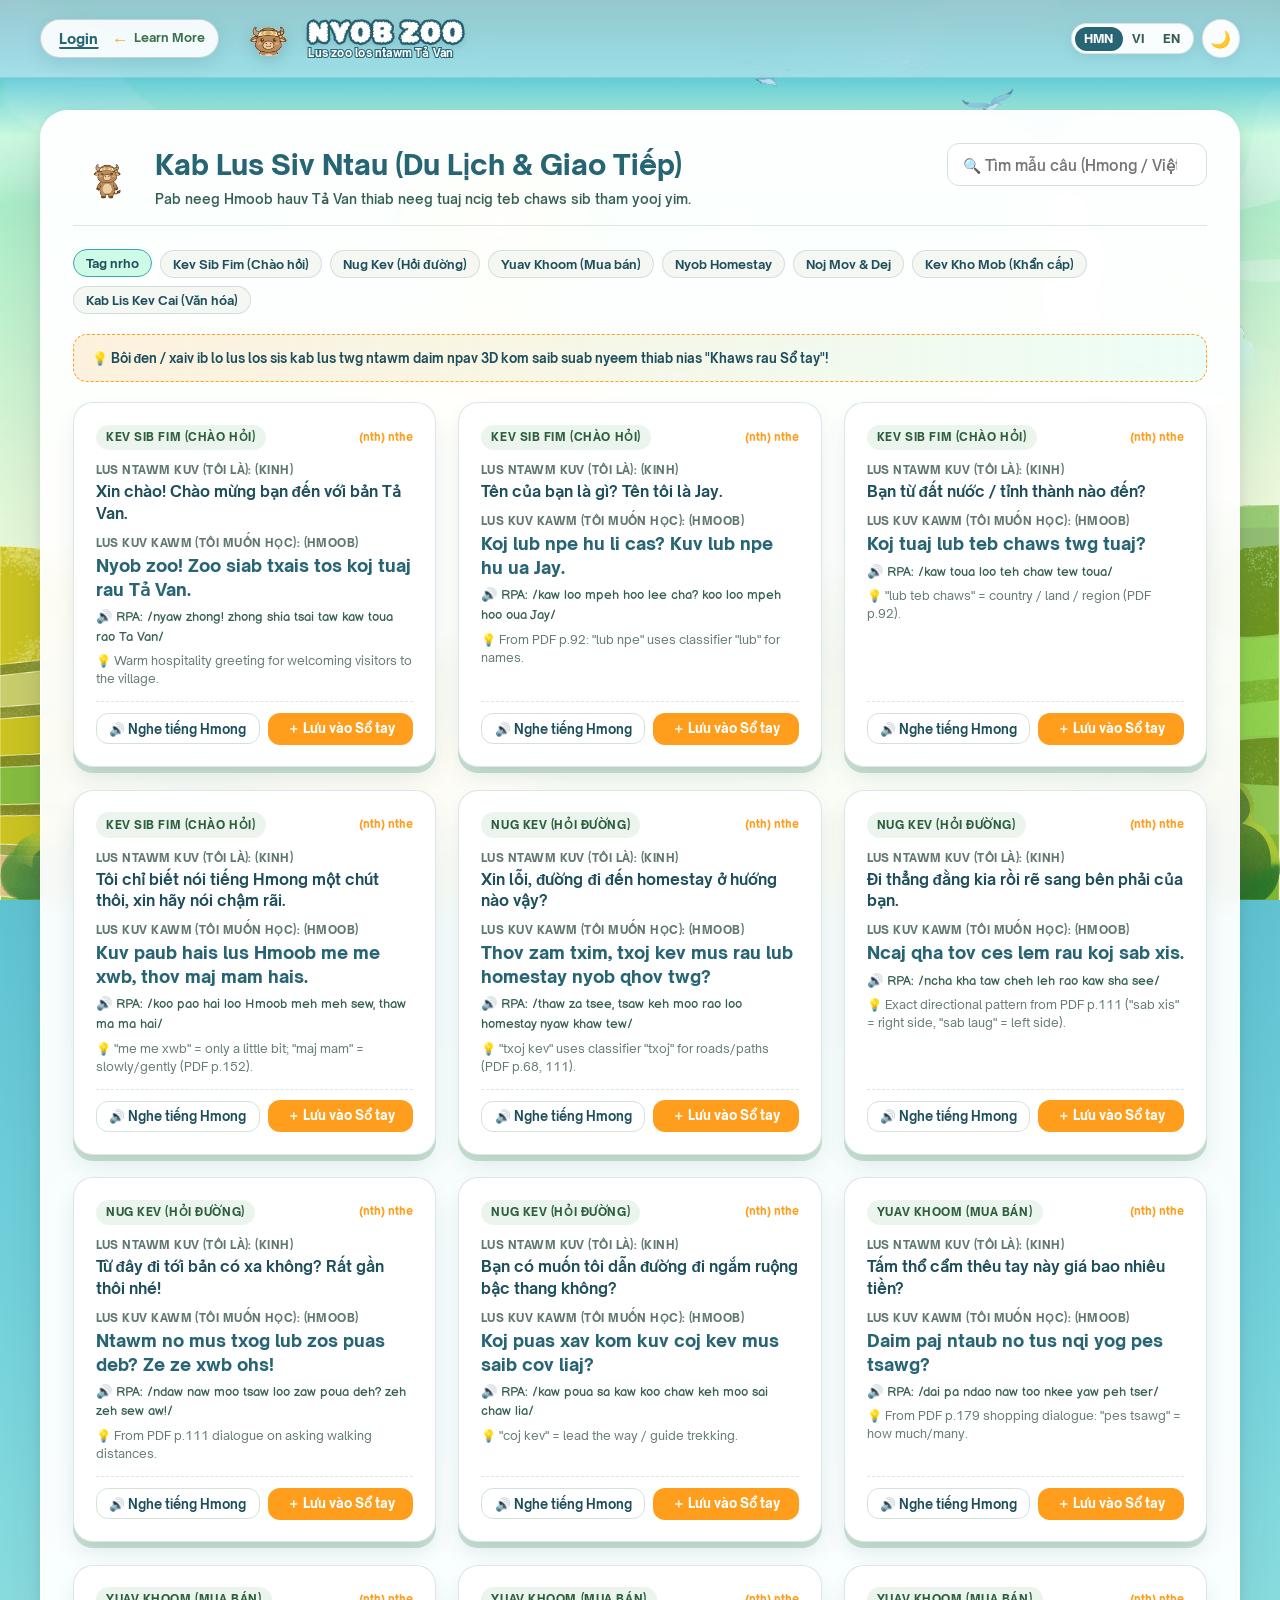
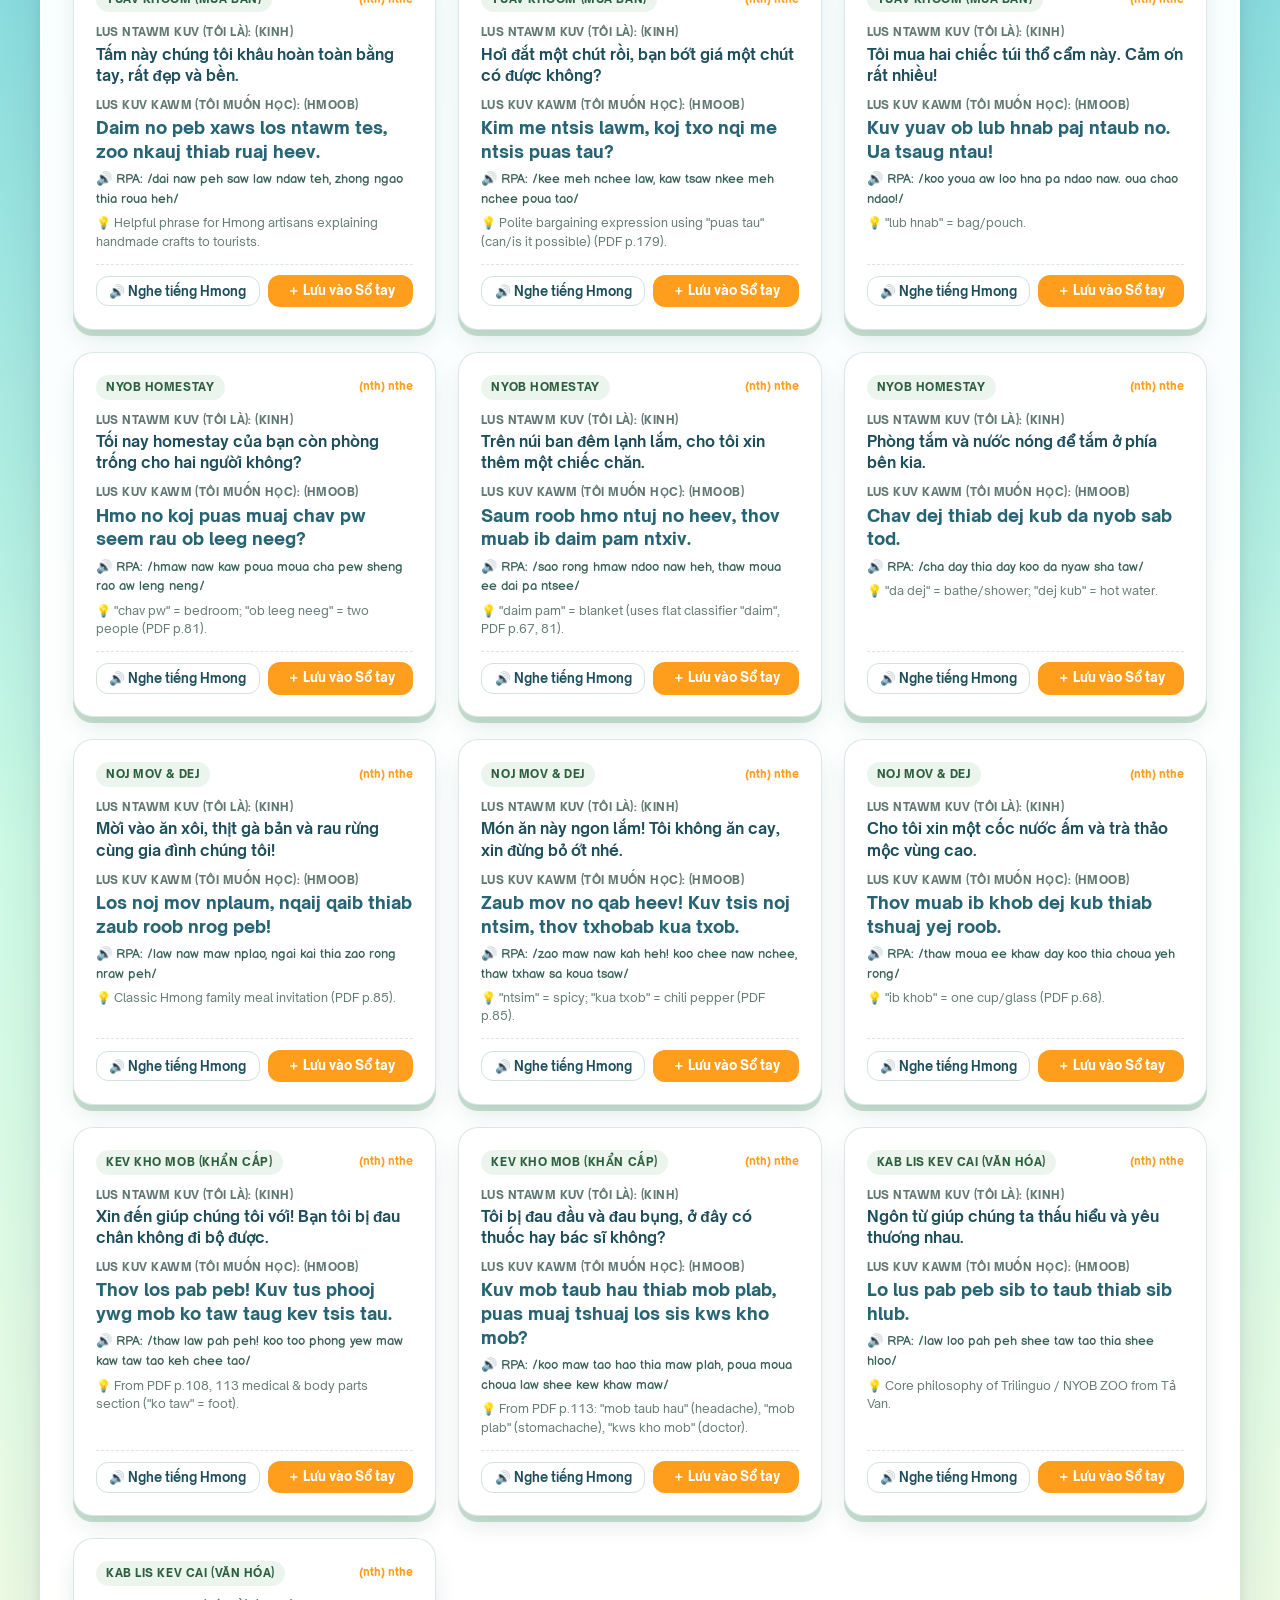
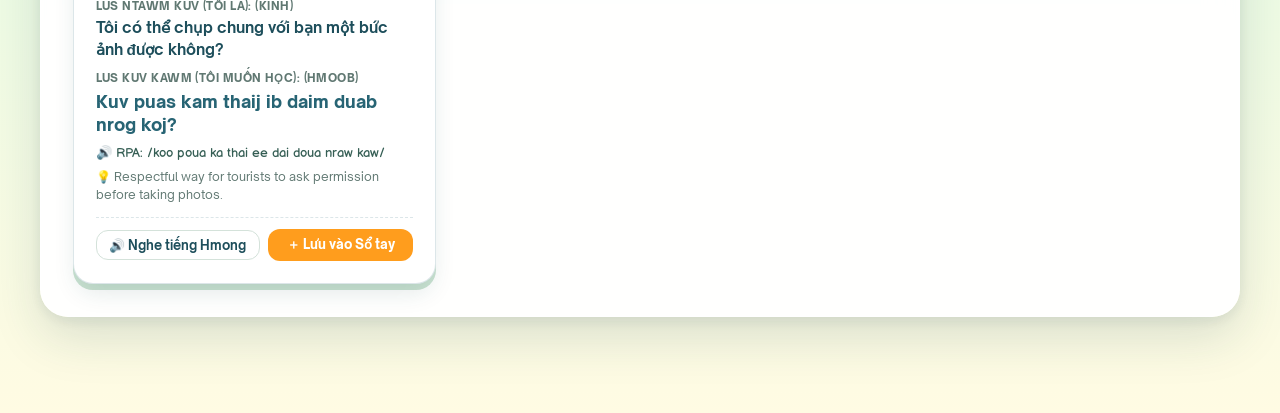
==== frontend/phrase.html @ 09fe9176 "Web ver 1" ====
<!DOCTYPE html>
<html lang="vi" data-theme="light">
<head>
  <meta charset="UTF-8" />
  <meta name="viewport" content="width=device-width, initial-scale=1.0" />
  <title>Mẫu Câu Thông Dụng · NYOB ZOO Trilinguo</title>
  <link rel="stylesheet" href="assets/css/style.css" />
</head>
<body>
  <div class="app-wrapper">
    <!-- TOP NAVIGATION BAR -->
    <header class="site-header">
      <div class="site-header__inner">
        <div class="header-left">
          <div class="prelogin-nav-cta" id="preloginNavCta">
            <a href="#login" class="prelogin-login-link" data-open-auth><u data-i18n="pre_login">Login</u></a>
            <span class="prelogin-learn-more" data-open-auth>
              <span class="prelogin-arrow" aria-hidden="true">←</span>
              <span data-i18n="pre_learn_more">Learn More</span>
            </span>
          </div>

          <a href="index.html" class="brand-logo">
            <img class="brand-logo__mascot" src="assets/images/mascot/10.svg" alt="Nyob Zoo Mascot" />
            <div class="brand-logo__text-wrap">
              <span class="brand-logo__title">NYOB ZOO</span>
              <span class="brand-logo__subtitle" data-i18n="brand_sub">Lus zoo los ntawm Tả Van</span>
            </div>
          </a>
        </div>

        <nav class="main-nav is-hidden" id="mainPostLoginNav" aria-label="Main Navigation">
          <a href="index.html" class="nav-link">
            <span>✨</span>
            <span data-i18n="nav_translator">Dịch thuật</span>
          </a>
          <a href="index.html?view=history#historySection" class="nav-link">
            <span>🕒</span>
            <span data-i18n="nav_history">Nhật ký dịch thuật</span>
          </a>
          <a href="phrase.html" class="nav-link active">
            <span>💬</span>
            <span data-i18n="nav_phrases">Mẫu câu thông dụng</span>
          </a>
          <a href="vocabulary.html" class="nav-link">
            <span>📒</span>
            <span data-i18n="nav_notebook">Sổ tay cá nhân</span>
          </a>
          <a href="profile.html" class="nav-link nav-link--account">
            <span>👤</span>
            <span id="navAccountName">Minh Anh</span>
            <span class="nav-block-pill" id="navAccountBlock">VI → HMN</span>
          </a>
        </nav>

        <div class="header-controls">
          <div class="lang-switcher" role="group" aria-label="Display Language Switcher">
            <button type="button" class="lang-switcher__btn" data-lang="hmn">HMN</button>
            <button type="button" class="lang-switcher__btn active" data-lang="vi">VI</button>
            <button type="button" class="lang-switcher__btn" data-lang="en">EN</button>
          </div>
          <button type="button" class="theme-toggle-btn" id="themeToggleBtn" aria-label="Toggle Light/Dark Mode">🌙</button>
          <button type="button" class="burger-btn" id="mobileBurgerBtn" aria-label="Open Menu">
            <span></span>
            <span></span>
            <span></span>
          </button>
        </div>
      </div>
    </header>

    <!-- MAIN CONTENT -->
    <main class="main-container">
      <section class="page-section">
        <div class="page-section__header">
          <div class="page-section__title-group">
            <img class="page-section__mascot" src="assets/images/mascot/16.svg" alt="Phrases Mascot" />
            <div>
              <h1 class="page-section__title" data-i18n="phrases_title">Mẫu Câu Thông Dụng (Du Lịch & Bản Làng)</h1>
              <p class="page-section__subtitle" data-i18n="phrases_subtitle">
                Hỗ trợ người Hmong giao tiếp với khách du lịch và ngược lại (chào hỏi, hỏi đường, mua bán, homestay, ẩm thực, khẩn cấp).
              </p>
            </div>
          </div>

          <div style="min-width:260px;">
            <input
              type="search"
              id="phraseSearchInput"
              class="form-control"
              style="width:100%;"
              placeholder="🔍 Tìm mẫu câu (Hmong / Việt / Anh)..."
            />
          </div>
        </div>

        <!-- Category Filter Bar -->
        <div style="display:flex;gap:0.5rem;flex-wrap:wrap;margin-bottom:1.25rem;">
          <button type="button" class="quick-chip active" data-phrase-cat="all" data-i18n="cat_all">Tất cả chủ đề</button>
          <button type="button" class="quick-chip" data-phrase-cat="greeting" data-i18n="cat_greeting">Chào hỏi & Làm quen</button>
          <button type="button" class="quick-chip" data-phrase-cat="directions" data-i18n="cat_directions">Hỏi đường & Trekking</button>
          <button type="button" class="quick-chip" data-phrase-cat="shopping" data-i18n="cat_shopping">Mua bán & Thổ cẩm</button>
          <button type="button" class="quick-chip" data-phrase-cat="homestay" data-i18n="cat_homestay">Lưu trú Homestay</button>
          <button type="button" class="quick-chip" data-phrase-cat="food" data-i18n="cat_food">Ẩm thực & Ăn uống</button>
          <button type="button" class="quick-chip" data-phrase-cat="emergency" data-i18n="cat_emergency">Y tế & Khẩn cấp</button>
          <button type="button" class="quick-chip" data-phrase-cat="culture" data-i18n="cat_culture">Văn hóa & Bản làng</button>
        </div>

        <!-- Smart Selection Tip -->
        <div class="selection-tip-banner" data-i18n="phrases_tip">
          💡 Mẹo học nhanh: Bôi đen/chọn bất kỳ từ, cụm từ hoặc cả câu trên thẻ 3D bên dưới để mở Popup từ điển chi tiết và bấm "Lưu vào Sổ tay"!
        </div>

        <!-- 3D Phrase Cards Grid -->
        <div class="cards-grid-3d" id="phrasesCardsGrid"></div>
      </section>
    </main>
  </div>

  <script src="assets/js/hmongData.js"></script>
  <script src="assets/js/i18n.js"></script>
  <script src="js/api.js"></script>
  <script src="assets/js/supabaseClient.js"></script>
  <script src="assets/js/app.js"></script>
</body>
</html>
---- frontend/assets/css/style.css ----
/* ==========================================================================
   TRILINGUO / NYOB ZOO — OVERHAULED PRODUCTION STYLESHEET (style.css)
   - Palette: Exact variables from MÀU MỆT MỖI/màu.css + High-contrast Dark Mode
   - Fonts: Rubik Bubbles, Balsamiq Sans, Open Sauce One/Sans/Two
   - Z-Index Stacking System:
       --z-bg-base: 0
       --z-bg-decor: 1
       --z-content: 10
       --z-navbar: 100
       --z-popover: 500
       --z-modal: 1000
   - Responsive: Fluid clamp(), min(100% - 2rem, 1200px), zero rigid box overflow
   ========================================================================== */

/* 1. FONT-FACE DECLARATIONS */
@font-face {
  font-family: 'Rubik Bubbles';
  src: url('../fonts/RubikBubbles-Regular.ttf') format('truetype'),
       url('../../../../FONTS/Rubik Bubbles - font logo/Rubik_Bubbles/RubikBubbles-Regular.ttf') format('truetype');
  font-weight: 400;
  font-style: normal;
  font-display: swap;
}

@font-face {
  font-family: 'Balsamiq Sans';
  src: url('../fonts/BalsamiqSans-Regular.ttf') format('truetype'),
       url('../../../../FONTS/Balsamiq_Sans/BalsamiqSans-Regular.ttf') format('truetype');
  font-weight: 400;
  font-style: normal;
  font-display: swap;
}

@font-face {
  font-family: 'Balsamiq Sans';
  src: url('../fonts/BalsamiqSans-Bold.ttf') format('truetype'),
       url('../../../../FONTS/Balsamiq_Sans/BalsamiqSans-Bold.ttf') format('truetype');
  font-weight: 700;
  font-style: normal;
  font-display: swap;
}

@font-face {
  font-family: 'Balsamiq Sans';
  src: url('../fonts/BalsamiqSans-Italic.ttf') format('truetype'),
       url('../../../../FONTS/Balsamiq_Sans/BalsamiqSans-Italic.ttf') format('truetype');
  font-weight: 400;
  font-style: italic;
  font-display: swap;
}

@font-face {
  font-family: 'Open Sauce';
  src: url('../fonts/OpenSauceSans-Regular.ttf') format('truetype'),
       url('../../../../FONTS/open-sauce/OpenSauceSans-Regular.ttf') format('truetype');
  font-weight: 400;
  font-style: normal;
  font-display: swap;
}

@font-face {
  font-family: 'Open Sauce';
  src: url('../fonts/OpenSauceSans-Italic.ttf') format('truetype'),
       url('../../../../FONTS/open-sauce/OpenSauceSans-Italic.ttf') format('truetype');
  font-weight: 400;
  font-style: italic;
  font-display: swap;
}

@font-face {
  font-family: 'Open Sauce';
  src: url('../fonts/OpenSauceSans-Medium.ttf') format('truetype'),
       url('../../../../FONTS/open-sauce/OpenSauceSans-Medium.ttf') format('truetype');
  font-weight: 500;
  font-style: normal;
  font-display: swap;
}

@font-face {
  font-family: 'Open Sauce';
  src: url('../fonts/OpenSauceSans-SemiBold.ttf') format('truetype'),
       url('../../../../FONTS/open-sauce/OpenSauceSans-SemiBold.ttf') format('truetype');
  font-weight: 600;
  font-style: normal;
  font-display: swap;
}

@font-face {
  font-family: 'Open Sauce';
  src: url('../fonts/OpenSauceSans-Bold.ttf') format('truetype'),
       url('../../../../FONTS/open-sauce/OpenSauceSans-Bold.ttf') format('truetype');
  font-weight: 700;
  font-style: normal;
  font-display: swap;
}

@font-face {
  font-family: 'Open Sauce';
  src: url('../fonts/OpenSauceSans-BoldItalic.ttf') format('truetype'),
       url('../../../../FONTS/open-sauce/OpenSauceSans-BoldItalic.ttf') format('truetype');
  font-weight: 700;
  font-style: italic;
  font-display: swap;
}

@font-face {
  font-family: 'Open Sauce';
  src: url('../fonts/OpenSauceSans-ExtraBold.ttf') format('truetype'),
       url('../../../../FONTS/open-sauce/OpenSauceSans-ExtraBold.ttf') format('truetype');
  font-weight: 800;
  font-style: normal;
  font-display: swap;
}

@font-face {
  font-family: 'Open Sauce';
  src: url('../fonts/OpenSauceSans-Black.ttf') format('truetype'),
       url('../../../../FONTS/open-sauce/OpenSauceSans-Black.ttf') format('truetype');
  font-weight: 900;
  font-style: normal;
  font-display: swap;
}

@font-face {
  font-family: 'Open Sauce One';
  src: url('../fonts/OpenSauceOne-ExtraBold.ttf') format('truetype'),
       url('../../../../FONTS/open-sauce/OpenSauceOne-ExtraBold.ttf') format('truetype');
  font-weight: 800;
  font-style: normal;
  font-display: swap;
}

@font-face {
  font-family: 'Open Sauce Two';
  src: url('../fonts/OpenSauceTwo-Bold.ttf') format('truetype'),
       url('../../../../FONTS/open-sauce/OpenSauceTwo-Bold.ttf') format('truetype');
  font-weight: 700;
  font-style: normal;
  font-display: swap;
}

/* 2. GLOBAL Z-INDEX HIERARCHY & PALETTE VARIABLES (FROM MÀU MỆT MỖI/màu.css) */
:root {
  /* STRICT Z-INDEX LAYERING SYSTEM */
  --z-bg-base: 0;
  --z-bg-decor: 1;
  --z-content: 10;
  --z-navbar: 100;
  --z-popover: 500;
  --z-modal: 1000;

  /* MÀU CHÍNH */
  --color-main-turquoise: #38a3bc;
  --color-main-light-cyan: #73d3dd;
  --color-main-mint: #cefbe6;
  --color-main-leaf: #74a45e;
  --color-main-yellow: #eced69;
  --color-main-orange: #ff9d1d;
  --color-main-dark-teal: #276474;
  --color-main-cream: #fffbe3;

  /* MÀU MASCOT */
  --color-mascot-orange: #ff9e1d;
  --color-mascot-cream: #fcf1d3;
  --color-mascot-muted-lime: #bbc079;
  --color-mascot-dark-brown: #724002;

  /* MÀU ELEMENTS */
  --color-element-turquoise: #39a4bc;
  --color-element-forest: #3b6f49;
  --color-element-ochre: #ddc64c;
  --color-element-green: #66984f;
  --color-element-vivid-yellow: #fff430;
  --color-element-gray-yellow: #d1cb35;
  --color-element-vivid-green: #88c03e;
  --color-element-sand: #e4d095;
  --color-element-sky-blue: #8bc0e7;
  --color-element-lavender: #e4e6fa;
  --color-element-gray: #7c7c7e;
  --color-element-light-green: #b6f3ca;
  --color-element-light-mint: #cdfbee;

  /* SEMANTIC TOKENS (LIGHT MODE) */
  --bg-sky-top: #38a3bc;
  --bg-sky-mid: #73d3dd;
  --bg-sky-low: #cefbe6;
  --bg-sky-horizon: #fffbe3;
  --surface-card: rgba(255, 255, 255, 0.95);
  --surface-card-solid: #ffffff;
  --surface-muted: #f4f7f2;
  --surface-input: #ffffff;
  --surface-popover: rgba(255, 255, 255, 0.99);
  --surface-navbar: rgba(255, 255, 255, 0.42);
  --text-primary: #1d4e5b;
  --text-heading: #276474;
  --text-secondary: #355e54;
  --text-muted: #607872;
  --text-on-primary: #ffffff;
  --border-subtle: rgba(39, 100, 116, 0.16);
  --border-card: rgba(255, 255, 255, 0.88);
  --border-input: #d4e2da;
  --btn-primary-bg: #264e36;
  --btn-primary-hover: #3b6f49;
  --btn-accent-bg: #ff9d1d;
  --btn-accent-hover: #e8890b;
  --badge-bg: #ebf5ee;
  --badge-text: #2d5f3e;
  --shadow-card: 0 20px 50px rgba(24, 68, 78, 0.15), 0 4px 14px rgba(24, 68, 78, 0.08);
  --shadow-3d-card: 0 12px 26px -6px rgba(24, 68, 78, 0.14), 0 6px 0 0 #cae2d1, inset 0 1px 0 0 #ffffff;
  --shadow-3d-card-hover: 0 20px 34px -8px rgba(24, 68, 78, 0.22), 0 8px 0 0 #74a45e, inset 0 1px 0 0 #ffffff;
  --scene-filter: none;
  --scene-hills-filter: none;
}

/* 3. DARK MODE VARIABLES */
[data-theme="dark"] {
  --bg-sky-top: #0b2028;
  --bg-sky-mid: #133540;
  --bg-sky-low: #1b4648;
  --bg-sky-horizon: #23493d;
  --surface-card: rgba(18, 41, 49, 0.94);
  --surface-card-solid: #142e37;
  --surface-muted: #1b3b46;
  --surface-input: #10262e;
  --surface-popover: rgba(16, 37, 45, 0.99);
  --surface-navbar: rgba(11, 32, 40, 0.72);
  --text-primary: #ecf9f4;
  --text-heading: #cefbe6;
  --text-secondary: #b6f3ca;
  --text-muted: #8ab4be;
  --text-on-primary: #ffffff;
  --border-subtle: rgba(115, 211, 221, 0.24);
  --border-card: rgba(115, 211, 221, 0.22);
  --border-input: #285361;
  --btn-primary-bg: #3b6f49;
  --btn-primary-hover: #66984f;
  --btn-accent-bg: #ff9d1d;
  --btn-accent-hover: #ffb347;
  --badge-bg: rgba(116, 164, 94, 0.25);
  --badge-text: #b6f3ca;
  --shadow-card: 0 22px 55px rgba(0, 0, 0, 0.48), 0 4px 16px rgba(0, 0, 0, 0.35);
  --shadow-3d-card: 0 14px 28px -6px rgba(0, 0, 0, 0.5), 0 6px 0 0 #264e36, inset 0 1px 0 0 rgba(206, 251, 230, 0.14);
  --shadow-3d-card-hover: 0 22px 36px -8px rgba(0, 0, 0, 0.65), 0 8px 0 0 #ff9d1d, inset 0 1px 0 0 rgba(206, 251, 230, 0.28);
  --scene-filter: brightness(0.55) saturate(0.85) hue-rotate(-8deg);
  --scene-hills-filter: brightness(0.68) saturate(0.9);
}

/* 4. MANDATORY RESET & ANTI-OVERFLOW BASE */
*, *::before, *::after {
  box-sizing: border-box;
  margin: 0;
  padding: 0;
}

html, body {
  max-width: 100vw;
  overflow-x: hidden;
  min-height: 100vh;
  scroll-behavior: smooth;
}

body {
  font-family: 'Open Sauce', -apple-system, BlinkMacSystemFont, 'Segoe UI', Roboto, sans-serif;
  font-size: clamp(0.92rem, 0.88rem + 0.2vw, 1rem);
  color: var(--text-primary);
  background: linear-gradient(180deg, var(--bg-sky-top) 0%, var(--bg-sky-mid) 36%, var(--bg-sky-low) 68%, var(--bg-sky-horizon) 100%);
  position: relative;
  transition: background 0.35s ease, color 0.35s ease;
  line-height: 1.5;
  overflow-wrap: break-word;
  word-wrap: break-word;
}

img, svg {
  max-width: 100%;
  height: auto;
  display: block;
}

a {
  color: inherit;
  text-decoration: none;
}

button, select, input, textarea {
  font-family: inherit;
  max-width: 100%;
}

/* 5. BACKGROUND & DECORATIVE LAYERS (--z-bg-base: 0, --z-bg-decor: 1) */
.scene-bg {
  position: fixed;
  inset: 0;
  width: 100%;
  height: 100%;
  pointer-events: none;
  z-index: var(--z-bg-base);
  overflow: hidden;
  background: linear-gradient(180deg, var(--bg-sky-top) 0%, var(--bg-sky-mid) 34%, var(--bg-sky-low) 66%, var(--bg-sky-horizon) 100%);
}

.scene-bg__sky {
  position: absolute;
  inset: 0;
  width: 100%;
  height: 100%;
  object-fit: cover;
  object-position: center center;
  opacity: 0.92;
  z-index: var(--z-bg-base);
  filter: var(--scene-filter);
  pointer-events: none;
}

.scene-bg__top-grad {
  position: absolute;
  top: 0;
  left: 0;
  width: 100%;
  height: 28%;
  object-fit: cover;
  object-position: center top;
  opacity: 0.78;
  z-index: var(--z-bg-base);
  filter: var(--scene-filter);
  pointer-events: none;
}

.scene-bg__sun {
  position: absolute;
  top: 15%;
  left: 32%;
  width: clamp(110px, 14vw, 200px);
  aspect-ratio: 1 / 1;
  border-radius: 50%;
  background: radial-gradient(circle, rgba(255, 251, 227, 0.96) 0%, rgba(236, 237, 105, 0.6) 44%, rgba(255, 251, 227, 0) 72%);
  z-index: var(--z-bg-base);
  pointer-events: none;
}

[data-theme="dark"] .scene-bg__sun {
  background: radial-gradient(circle, rgba(255, 244, 180, 0.82) 0%, rgba(115, 211, 221, 0.3) 48%, rgba(11, 32, 40, 0) 74%);
}

/* Decorative landscape elements at --z-bg-decor: 1 with object-fit: contain (no harsh clipping!) */
.scene-bg__birds {
  position: absolute;
  top: 6%;
  right: 8%;
  width: clamp(180px, 34vw, 520px);
  object-fit: contain;
  opacity: 0.65;
  z-index: var(--z-bg-decor);
  filter: var(--scene-filter);
  pointer-events: none;
}

.scene-bg__cloud-right {
  position: absolute;
  top: 18%;
  right: -1%;
  width: clamp(150px, 24vw, 360px);
  object-fit: contain;
  object-position: right center;
  opacity: 0.86;
  z-index: var(--z-bg-decor);
  filter: var(--scene-filter);
  pointer-events: none;
}

.scene-bg__valley {
  position: absolute;
  bottom: 0;
  left: 0;
  width: 100%;
  max-height: 44vh;
  object-fit: cover;
  object-position: center top;
  z-index: var(--z-bg-decor);
  filter: var(--scene-hills-filter);
  pointer-events: none;
}

.scene-bg__terraces-left {
  position: absolute;
  bottom: 0;
  left: 0;
  width: clamp(220px, 42vw, 640px);
  max-height: 46vh;
  object-fit: contain;
  object-position: left bottom;
  z-index: var(--z-bg-decor);
  filter: var(--scene-hills-filter);
  pointer-events: none;
}

.scene-bg__bush-left {
  position: absolute;
  bottom: 0;
  left: 0;
  width: clamp(140px, 23vw, 340px);
  object-fit: contain;
  object-position: left bottom;
  z-index: var(--z-bg-decor);
  filter: var(--scene-hills-filter);
  pointer-events: none;
}

.scene-bg__bush-right {
  position: absolute;
  bottom: 0;
  right: 0;
  width: clamp(140px, 23vw, 340px);
  object-fit: contain;
  object-position: right bottom;
  transform: scaleX(-1);
  z-index: var(--z-bg-decor);
  filter: var(--scene-hills-filter);
  pointer-events: none;
}

.scene-bg__flowers-left {
  position: absolute;
  bottom: 0;
  left: 1%;
  width: clamp(110px, 18vw, 260px);
  object-fit: contain;
  object-position: left bottom;
  z-index: var(--z-bg-decor);
  pointer-events: none;
}

.scene-bg__flowers-right {
  position: absolute;
  bottom: 0;
  right: 1%;
  width: clamp(110px, 18vw, 260px);
  object-fit: contain;
  object-position: right bottom;
  z-index: var(--z-bg-decor);
  pointer-events: none;
}

/* 6. APP WRAPPER & STICKY NAVBAR (--z-content: 10, --z-navbar: 100) */
.app-wrapper {
  position: relative;
  z-index: var(--z-content);
  min-height: 100vh;
  display: flex;
  flex-direction: column;
  width: 100%;
}

.site-header {
  position: sticky;
  top: 0;
  z-index: var(--z-navbar);
  padding: clamp(0.55rem, 1vw, 0.85rem) 0;
  background: var(--surface-navbar);
  backdrop-filter: blur(14px);
  -webkit-backdrop-filter: blur(14px);
  border-bottom: 1px solid var(--border-subtle);
  transition: background 0.3s ease, box-shadow 0.3s ease;
}

.site-header__inner {
  width: min(100% - 2rem, 1200px);
  margin-inline: auto;
  display: flex;
  align-items: center;
  justify-content: space-between;
  gap: clamp(0.5rem, 1.5vw, 1.25rem);
  flex-wrap: wrap;
}

.header-left {
  display: flex;
  align-items: center;
  gap: clamp(0.6rem, 1.5vw, 1.15rem);
  flex-wrap: wrap;
}

/* Pre-login minimal nav CTA: Underlined Login + Learn More with arrow pointing to Login */
.prelogin-nav-cta {
  display: inline-flex;
  align-items: center;
  gap: 0.55rem;
  background: rgba(255, 255, 255, 0.9);
  padding: 0.38rem 0.85rem;
  border-radius: 999px;
  border: 1.5px solid rgba(39, 100, 116, 0.25);
  box-shadow: 0 6px 18px rgba(24, 68, 78, 0.12);
}

[data-theme="dark"] .prelogin-nav-cta {
  background: rgba(20, 46, 55, 0.94);
  border-color: rgba(115, 211, 221, 0.35);
}

.prelogin-login-link {
  font-weight: 800;
  font-size: clamp(0.88rem, 1vw, 1rem);
  color: var(--color-main-dark-teal);
  text-decoration: underline;
  text-underline-offset: 3px;
  text-decoration-thickness: 2px;
  cursor: pointer;
  padding: 0.1rem 0.3rem;
  border-radius: 6px;
  transition: color 0.2s ease, transform 0.2s ease;
}

[data-theme="dark"] .prelogin-login-link {
  color: var(--color-main-yellow);
}

.prelogin-login-link:hover {
  color: var(--color-main-orange);
  transform: scale(1.04);
}

.prelogin-learn-more {
  display: inline-flex;
  align-items: center;
  gap: 0.3rem;
  font-size: clamp(0.78rem, 0.9vw, 0.86rem);
  font-weight: 700;
  color: var(--color-element-forest);
  cursor: pointer;
}

[data-theme="dark"] .prelogin-learn-more {
  color: var(--color-main-mint);
}

.prelogin-arrow {
  display: inline-flex;
  align-items: center;
  color: var(--color-main-orange);
  font-weight: 900;
  font-size: 1.05rem;
  animation: nudgeLeft 1.2s ease-in-out infinite;
}

@keyframes nudgeLeft {
  0%, 100% { transform: translateX(0); }
  50% { transform: translateX(-5px); }
}

/* Brand Logo (Mascot + NYOB ZOO) */
.brand-logo {
  display: inline-flex;
  align-items: center;
  gap: 0.55rem;
  text-decoration: none;
}

.brand-logo__mascot {
  width: clamp(46px, 5vw, 62px);
  height: auto;
  aspect-ratio: 6 / 5;
  object-fit: contain;
  filter: drop-shadow(0 4px 8px rgba(0, 0, 0, 0.15));
  transition: transform 0.25s ease;
}

.brand-logo:hover .brand-logo__mascot {
  transform: rotate(-6deg) scale(1.05);
}

.brand-logo__text-wrap {
  display: flex;
  flex-direction: column;
  line-height: 1.05;
}

.brand-logo__title {
  font-family: 'Rubik Bubbles', cursive, sans-serif;
  font-size: clamp(1.35rem, 2.2vw, 1.9rem);
  color: #ffffff;
  letter-spacing: 0.03em;
  -webkit-text-stroke: 4.5px var(--color-main-dark-teal);
  paint-order: stroke fill;
  text-shadow: 0 3px 8px rgba(24, 68, 78, 0.26);
}

.brand-logo__subtitle {
  font-family: 'Open Sauce', sans-serif;
  font-size: clamp(0.68rem, 0.85vw, 0.78rem);
  font-weight: 800;
  color: #ffffff;
  -webkit-text-stroke: 2.2px var(--color-main-dark-teal);
  paint-order: stroke fill;
  letter-spacing: 0.02em;
  margin-top: 1px;
}

/* Post-login Navigation Bar */
.main-nav {
  display: flex;
  align-items: center;
  flex-wrap: wrap;
  gap: 0.3rem;
  background: rgba(255, 255, 255, 0.82);
  padding: 0.32rem 0.45rem;
  border-radius: 999px;
  border: 1px solid var(--border-subtle);
  box-shadow: 0 6px 20px rgba(24, 68, 78, 0.08);
}

[data-theme="dark"] .main-nav {
  background: rgba(16, 38, 46, 0.88);
}

.main-nav.is-hidden {
  display: none !important;
}

.nav-link {
  display: inline-flex;
  align-items: center;
  gap: 0.38rem;
  padding: clamp(0.4rem, 0.6vw, 0.5rem) clamp(0.65rem, 1vw, 0.9rem);
  border-radius: 999px;
  font-size: clamp(0.8rem, 0.88vw, 0.88rem);
  font-weight: 700;
  color: var(--text-primary);
  transition: all 0.2s ease;
  white-space: nowrap;
  cursor: pointer;
  border: none;
  background: transparent;
}

.nav-link:hover {
  background: rgba(56, 163, 188, 0.14);
  color: var(--color-main-dark-teal);
}

[data-theme="dark"] .nav-link:hover {
  background: rgba(115, 211, 221, 0.16);
  color: var(--color-main-yellow);
}

.nav-link.active {
  background: var(--btn-primary-bg);
  color: #ffffff;
  box-shadow: 0 4px 12px rgba(38, 78, 54, 0.25);
}

.nav-link--account {
  background: linear-gradient(135deg, rgba(255, 157, 29, 0.18), rgba(236, 237, 105, 0.28));
  border: 1.5px solid rgba(255, 157, 29, 0.45);
  color: var(--text-primary);
}

.nav-link--account.active {
  background: var(--color-main-orange);
  color: #ffffff;
  border-color: var(--color-main-orange);
}

.nav-block-pill {
  font-size: 0.68rem;
  font-weight: 800;
  padding: 0.12rem 0.42rem;
  border-radius: 999px;
  background: var(--color-main-dark-teal);
  color: #ffffff;
  text-transform: uppercase;
}

/* Header Controls (Language Switcher + Theme Toggle + Burger) */
.header-controls {
  display: flex;
  align-items: center;
  gap: 0.5rem;
}

.lang-switcher {
  display: inline-flex;
  align-items: center;
  background: var(--surface-card);
  border: 1.5px solid var(--border-subtle);
  border-radius: 999px;
  padding: 0.18rem;
  box-shadow: 0 4px 12px rgba(24, 68, 78, 0.08);
}

.lang-switcher__btn {
  border: none;
  background: transparent;
  color: var(--text-secondary);
  font-size: 0.76rem;
  font-weight: 800;
  padding: 0.28rem 0.58rem;
  border-radius: 999px;
  cursor: pointer;
  transition: all 0.2s ease;
}

.lang-switcher__btn.active {
  background: var(--color-main-dark-teal);
  color: #ffffff;
}

[data-theme="dark"] .lang-switcher__btn.active {
  background: var(--color-main-orange);
  color: #10262e;
}

.theme-toggle-btn {
  width: 2.4rem;
  height: 2.4rem;
  border-radius: 50%;
  border: 1.5px solid var(--border-subtle);
  background: var(--surface-card);
  color: var(--text-primary);
  display: inline-flex;
  align-items: center;
  justify-content: center;
  font-size: 1.05rem;
  cursor: pointer;
  box-shadow: 0 4px 12px rgba(24, 68, 78, 0.08);
  transition: transform 0.2s ease, background 0.2s ease;
}

.theme-toggle-btn:hover {
  transform: translateY(-2px) rotate(12deg);
}

.burger-btn {
  display: none;
  width: 2.5rem;
  height: 2.5rem;
  border-radius: 12px;
  border: 1.5px solid var(--border-subtle);
  background: var(--surface-card);
  color: var(--text-primary);
  align-items: center;
  justify-content: center;
  flex-direction: column;
  gap: 5px;
  cursor: pointer;
  padding: 8px;
}

.burger-btn span {
  display: block;
  width: 18px;
  height: 2.5px;
  background: currentColor;
  border-radius: 2px;
  transition: transform 0.25s ease, opacity 0.25s ease;
}

.burger-btn.is-open span:nth-child(1) {
  transform: translateY(7.5px) rotate(45deg);
}
.burger-btn.is-open span:nth-child(2) {
  opacity: 0;
}
.burger-btn.is-open span:nth-child(3) {
  transform: translateY(-7.5px) rotate(-45deg);
}

/* 7. MAIN CONTAINER & HERO TRANSLATOR GRID (FLUID, NO HARD WIDTHS) */
.main-container {
  flex: 1;
  width: min(100% - 2rem, 1200px);
  margin-inline: auto;
  padding-block: clamp(1.25rem, 2.5vw, 2.25rem) clamp(2.5rem, 5vw, 4rem);
  position: relative;
  z-index: var(--z-content);
}

.hero-translator-grid {
  display: grid;
  grid-template-columns: minmax(0, 1.02fr) minmax(0, 0.98fr);
  gap: clamp(1.5rem, 3vw, 2.75rem);
  align-items: center;
  min-height: calc(100vh - 160px);
}

/* Left Column: Hero Copy (Never overflow: hidden so decorative leaf is never clipped) */
.hero-copy {
  position: relative;
  padding-block: clamp(0.5rem, 1.5vw, 1.25rem);
  overflow: visible;
}

.hero-kicker {
  font-size: clamp(0.78rem, 1vw, 0.95rem);
  font-weight: 800;
  letter-spacing: 0.2em;
  text-transform: uppercase;
  color: var(--text-heading);
  margin-bottom: clamp(0.65rem, 1.2vw, 1rem);
  display: inline-block;
}

.hero-headline-wrap {
  position: relative;
  display: inline-block;
  max-width: 100%;
  overflow: visible;
}

.hero-headline {
  font-family: 'Open Sauce', sans-serif;
  font-size: clamp(2.25rem, 4.8vw, 4.6rem);
  font-weight: 800;
  line-height: 1.05;
  letter-spacing: -0.03em;
  color: var(--text-heading);
  margin-bottom: clamp(1rem, 2vw, 1.4rem);
}

.hero-headline .accent-orange {
  color: var(--color-main-orange);
}

.hero-leaf-deco {
  position: absolute;
  top: -12px;
  right: clamp(-36px, -3vw, -16px);
  width: clamp(54px, 7vw, 88px);
  height: auto;
  object-fit: contain;
  transform: rotate(12deg);
  filter: drop-shadow(0 8px 14px rgba(59, 111, 73, 0.25));
  animation: floatLeaf 4s ease-in-out infinite;
  pointer-events: none;
  z-index: var(--z-bg-decor);
}

@keyframes floatLeaf {
  0%, 100% { transform: translateY(0) rotate(12deg); }
  50% { transform: translateY(-8px) rotate(18deg); }
}

.hero-description {
  font-size: clamp(0.95rem, 1.15vw, 1.08rem);
  font-weight: 700;
  font-style: italic;
  color: #1b3626;
  max-width: 54ch;
  line-height: 1.55;
  text-shadow: 0 1px 0 rgba(255, 255, 255, 0.6);
}

[data-theme="dark"] .hero-description {
  color: var(--color-main-mint);
  text-shadow: 0 1px 2px rgba(0, 0, 0, 0.6);
}

.hero-block-indicator {
  margin-top: clamp(1rem, 2vw, 1.4rem);
  display: inline-flex;
  align-items: center;
  flex-wrap: wrap;
  gap: 0.6rem;
  padding: 0.55rem 1rem;
  border-radius: 14px;
  background: var(--surface-card);
  border: 1.5px solid var(--border-subtle);
  box-shadow: 0 8px 20px rgba(24, 68, 78, 0.1);
  font-size: 0.86rem;
  font-weight: 700;
}

/* Right Column: Translator Card */
.translator-card {
  width: 100%;
  background: var(--surface-card);
  border-radius: clamp(18px, 2.2vw, 26px);
  padding: clamp(1.15rem, 2.2vw, 1.8rem);
  box-shadow: var(--shadow-card);
  border: 1.5px solid var(--border-card);
  backdrop-filter: blur(16px);
}

.translator-card__header {
  display: flex;
  align-items: center;
  justify-content: space-between;
  flex-wrap: wrap;
  gap: 0.5rem;
  margin-bottom: 1rem;
}

.translator-card__title {
  display: inline-flex;
  align-items: center;
  gap: 0.45rem;
  font-size: clamp(1.15rem, 1.5vw, 1.35rem);
  font-weight: 800;
  color: var(--text-primary);
}

.sparkle-icon {
  color: var(--color-main-orange);
  font-size: 1.25rem;
}

.online-badge {
  font-size: 0.7rem;
  font-weight: 800;
  letter-spacing: 0.06em;
  text-transform: uppercase;
  padding: 0.35rem 0.75rem;
  border-radius: 999px;
  background: var(--badge-bg);
  color: var(--badge-text);
}

/* Language Selector Bar */
.lang-select-bar {
  display: grid;
  grid-template-columns: minmax(0, 1fr) auto minmax(0, 1fr);
  align-items: center;
  gap: clamp(0.45rem, 1vw, 0.75rem);
  background: var(--surface-muted);
  padding: clamp(0.6rem, 1.2vw, 0.8rem) clamp(0.75rem, 1.4vw, 1rem);
  border-radius: 16px;
  margin-bottom: 0.95rem;
  border: 1px solid var(--border-subtle);
}

.lang-select-col {
  display: flex;
  flex-direction: column;
  gap: 0.15rem;
  min-width: 0;
}

.lang-select-col--right {
  text-align: right;
  align-items: flex-end;
}

.lang-select-dropdown {
  width: 100%;
  appearance: none;
  -webkit-appearance: none;
  background: transparent;
  border: none;
  font-size: clamp(0.88rem, 1.1vw, 1rem);
  font-weight: 800;
  color: var(--text-primary);
  cursor: pointer;
  padding-right: 1.1rem;
  text-overflow: ellipsis;
  background-image: url("data:image/svg+xml,%3Csvg xmlns='http://www.w3.org/2000/svg' width='12' height='12' viewBox='0 0 24 24' fill='none' stroke='%23276474' stroke-width='3' stroke-linecap='round' stroke-linejoin='round'%3E%3Cpolyline points='6 9 12 15 18 9'%3E%3C/polyline%3E%3C/svg%3E");
  background-repeat: no-repeat;
  background-position: right center;
}

[data-theme="dark"] .lang-select-dropdown {
  background-image: url("data:image/svg+xml,%3Csvg xmlns='http://www.w3.org/2000/svg' width='12' height='12' viewBox='0 0 24 24' fill='none' stroke='%23cefbe6' stroke-width='3' stroke-linecap='round' stroke-linejoin='round'%3E%3Cpolyline points='6 9 12 15 18 9'%3E%3C/polyline%3E%3C/svg%3E");
}

.lang-select-dropdown option {
  background: var(--surface-card-solid);
  color: var(--text-primary);
}

.lang-select-sub {
  font-size: 0.74rem;
  color: var(--text-muted);
  font-weight: 600;
}

.swap-lang-btn {
  width: 2.35rem;
  height: 2.35rem;
  border-radius: 12px;
  border: 1px solid var(--border-subtle);
  background: var(--surface-card-solid);
  color: var(--text-primary);
  display: inline-flex;
  align-items: center;
  justify-content: center;
  cursor: pointer;
  font-size: 1rem;
  flex-shrink: 0;
  box-shadow: 0 2px 8px rgba(0, 0, 0, 0.06);
  transition: transform 0.25s ease, background 0.2s ease;
}

.swap-lang-btn:hover {
  transform: rotate(180deg);
  background: var(--color-main-mint);
  color: #1d4e5b;
}

/* Input Box */
.translator-input-box {
  background: var(--surface-input);
  border: 1.5px solid var(--border-input);
  border-radius: 18px;
  padding: clamp(0.75rem, 1.4vw, 0.95rem) clamp(0.85rem, 1.5vw, 1.1rem);
  margin-bottom: 0.85rem;
  transition: border-color 0.2s ease, box-shadow 0.2s ease;
}

.translator-input-box:focus-within {
  border-color: var(--color-main-turquoise);
  box-shadow: 0 0 0 3px rgba(56, 163, 188, 0.16);
}

.translator-input-box__top {
  display: flex;
  align-items: center;
  justify-content: space-between;
  gap: 0.5rem;
  margin-bottom: 0.45rem;
  font-size: 0.78rem;
  font-weight: 700;
  color: var(--text-muted);
}

.translator-textarea {
  width: 100%;
  min-height: 88px;
  border: none;
  outline: none;
  resize: vertical;
  background: transparent;
  font-size: clamp(1.1rem, 1.5vw, 1.32rem);
  font-weight: 700;
  color: var(--text-primary);
  line-height: 1.42;
}

.translator-textarea::placeholder {
  color: var(--text-muted);
  opacity: 0.55;
}

.translator-input-box__bottom {
  display: flex;
  align-items: center;
  justify-content: space-between;
  flex-wrap: wrap;
  gap: 0.5rem;
  padding-top: 0.5rem;
  border-top: 1px solid var(--border-subtle);
  font-size: 0.78rem;
  color: var(--text-muted);
}

.clear-text-btn {
  display: inline-flex;
  align-items: center;
  gap: 0.35rem;
  border: none;
  background: transparent;
  color: var(--text-muted);
  font-size: 0.78rem;
  font-weight: 700;
  cursor: pointer;
  padding: 0.2rem 0.4rem;
  border-radius: 6px;
  transition: color 0.2s ease, background 0.2s ease;
}

.clear-text-btn:hover {
  color: #d94848;
  background: rgba(217, 72, 72, 0.08);
}

/* Output Result Box */
.translator-output-box {
  background: var(--surface-muted);
  border: 1.5px solid var(--border-subtle);
  border-radius: 18px;
  padding: clamp(0.85rem, 1.5vw, 1.1rem);
  margin-bottom: 0.9rem;
  display: none;
  animation: fadeIn 0.25s ease;
}

.translator-output-box.is-visible {
  display: block;
}

@keyframes fadeIn {
  from { opacity: 0; transform: translateY(6px); }
  to { opacity: 1; transform: translateY(0); }
}

.output-header {
  display: flex;
  align-items: center;
  justify-content: space-between;
  flex-wrap: wrap;
  gap: 0.5rem;
  font-size: 0.74rem;
  font-weight: 800;
  text-transform: uppercase;
  letter-spacing: 0.05em;
  color: var(--color-main-dark-teal);
  margin-bottom: 0.4rem;
}

[data-theme="dark"] .output-header {
  color: var(--color-main-light-cyan);
}

.output-main-text {
  font-size: clamp(1.15rem, 1.5vw, 1.38rem);
  font-weight: 800;
  color: var(--btn-primary-bg);
  margin-bottom: 0.35rem;
  user-select: text;
}

[data-theme="dark"] .output-main-text {
  color: var(--color-main-yellow);
}

.output-phonetics {
  font-family: 'Balsamiq Sans', sans-serif;
  font-size: 0.86rem;
  color: var(--text-secondary);
  margin-bottom: 0.45rem;
}

.output-grammar-note {
  font-size: 0.78rem;
  color: var(--text-muted);
  background: var(--surface-card);
  padding: 0.5rem 0.75rem;
  border-radius: 10px;
  border-left: 3px solid var(--color-main-orange);
}

/* Audio & Quick Chips */
.translator-actions-row {
  display: flex;
  align-items: center;
  justify-content: space-between;
  gap: 0.6rem;
  flex-wrap: wrap;
  margin-bottom: 0.8rem;
}

.listen-btn {
  display: inline-flex;
  align-items: center;
  gap: 0.45rem;
  padding: 0.5rem 0.9rem;
  border-radius: 12px;
  border: 1.5px solid var(--border-input);
  background: var(--surface-input);
  color: var(--text-primary);
  font-size: 0.84rem;
  font-weight: 700;
  cursor: pointer;
  transition: all 0.2s ease;
}

.listen-btn:hover {
  border-color: var(--color-main-turquoise);
  background: var(--badge-bg);
}

.quick-try-row {
  display: flex;
  align-items: center;
  gap: 0.42rem;
  flex-wrap: wrap;
  margin-bottom: 1rem;
}

.quick-try-label {
  font-size: 0.8rem;
  font-weight: 700;
  color: var(--text-muted);
  margin-right: 0.15rem;
}

.quick-chip {
  border: 1px solid var(--border-subtle);
  background: var(--surface-muted);
  color: var(--text-primary);
  font-size: 0.78rem;
  font-weight: 700;
  padding: 0.34rem 0.75rem;
  border-radius: 999px;
  cursor: pointer;
  transition: all 0.2s ease;
}

.quick-chip:hover,
.quick-chip.active {
  background: var(--color-main-mint);
  color: #1d4e5b;
  border-color: var(--color-main-turquoise);
  transform: translateY(-1px);
}

.translate-submit-btn {
  width: 100%;
  padding: clamp(0.8rem, 1.4vw, 0.95rem) 1.2rem;
  border-radius: 14px;
  border: none;
  background: var(--btn-primary-bg);
  color: #ffffff;
  font-size: clamp(0.92rem, 1.1vw, 1rem);
  font-weight: 800;
  display: inline-flex;
  align-items: center;
  justify-content: center;
  gap: 0.5rem;
  cursor: pointer;
  box-shadow: 0 10px 22px rgba(38, 78, 54, 0.26);
  transition: background 0.2s ease, transform 0.2s ease;
}

.translate-submit-btn:hover {
  background: var(--btn-primary-hover);
  transform: translateY(-2px);
}

/* 8. PAGE SECTIONS & HEADERS */
.page-section {
  width: 100%;
  background: var(--surface-card);
  border-radius: clamp(18px, 2.4vw, 28px);
  padding: clamp(1.2rem, 2.5vw, 2.1rem);
  box-shadow: var(--shadow-card);
  border: 1.5px solid var(--border-card);
  backdrop-filter: blur(16px);
  margin-bottom: clamp(1.25rem, 2.5vw, 2rem);
}

.page-section__header {
  display: flex;
  align-items: flex-start;
  justify-content: space-between;
  gap: clamp(0.85rem, 2vw, 1.25rem);
  flex-wrap: wrap;
  margin-bottom: clamp(1rem, 2vw, 1.5rem);
  padding-bottom: 1rem;
  border-bottom: 1.5px solid var(--border-subtle);
}

.page-section__title-group {
  display: flex;
  align-items: center;
  gap: clamp(0.65rem, 1.5vw, 1rem);
  flex-wrap: wrap;
}

.page-section__mascot {
  width: clamp(50px, 6vw, 66px);
  height: auto;
  aspect-ratio: 1 / 1;
  object-fit: contain;
  flex-shrink: 0;
}

.page-section__title {
  font-size: clamp(1.3rem, 2.2vw, 1.75rem);
  font-weight: 800;
  color: var(--text-heading);
  margin-bottom: 0.2rem;
}

.page-section__subtitle {
  font-size: clamp(0.84rem, 1vw, 0.92rem);
  color: var(--text-secondary);
  font-weight: 600;
}

.selection-tip-banner {
  display: flex;
  align-items: center;
  gap: 0.75rem;
  background: linear-gradient(90deg, rgba(255, 157, 29, 0.14), rgba(206, 251, 230, 0.35));
  border: 1.5px dashed var(--color-main-orange);
  padding: clamp(0.65rem, 1.2vw, 0.85rem) clamp(0.85rem, 1.5vw, 1.1rem);
  border-radius: 14px;
  margin-bottom: 1.25rem;
  font-size: clamp(0.8rem, 0.95vw, 0.88rem);
  font-weight: 700;
  color: var(--text-primary);
}

/* 9. 3D PHRASE CARDS & 3D NOTEBOOK CARDS (FLUID GRID, NO HORIZONTAL OVERFLOW) */
.cards-grid-3d {
  display: grid;
  grid-template-columns: repeat(auto-fit, minmax(min(100%, 280px), 1fr));
  gap: clamp(1rem, 2vw, 1.4rem);
  width: 100%;
}

.card-3d {
  position: relative;
  background: var(--surface-card-solid);
  border-radius: 20px;
  padding: clamp(1.05rem, 1.8vw, 1.35rem);
  border: 1.5px solid var(--border-subtle);
  box-shadow: var(--shadow-3d-card);
  transition: transform 0.28s cubic-bezier(0.22, 1, 0.36, 1), box-shadow 0.28s cubic-bezier(0.22, 1, 0.36, 1), border-color 0.25s ease;
  display: flex;
  flex-direction: column;
  justify-content: space-between;
  gap: 0.8rem;
  min-width: 0;
}

.card-3d:hover {
  transform: translateY(-5px);
  box-shadow: var(--shadow-3d-card-hover);
  border-color: var(--color-main-leaf);
}

.card-3d.is-selected {
  border-color: var(--color-main-orange);
  box-shadow: 0 14px 28px -6px rgba(255, 157, 29, 0.28), 0 6px 0 0 var(--color-main-orange);
}

.card-3d__top {
  display: flex;
  align-items: center;
  justify-content: space-between;
  flex-wrap: wrap;
  gap: 0.45rem;
}

.card-3d__category {
  font-size: 0.7rem;
  font-weight: 800;
  text-transform: uppercase;
  letter-spacing: 0.05em;
  padding: 0.26rem 0.65rem;
  border-radius: 999px;
  background: var(--badge-bg);
  color: var(--badge-text);
}

.card-3d__pos {
  font-family: 'Balsamiq Sans', sans-serif;
  font-size: 0.75rem;
  font-weight: 700;
  color: var(--color-main-orange);
}

.selectable-text {
  user-select: text;
  -webkit-user-select: text;
  cursor: text;
}

.selectable-text::selection {
  background: var(--color-main-yellow);
  color: #1d4e5b;
}

.card-3d__source-label,
.card-3d__target-label {
  font-size: 0.7rem;
  font-weight: 800;
  text-transform: uppercase;
  letter-spacing: 0.04em;
  color: var(--text-muted);
  margin-bottom: 0.15rem;
}

.card-3d__source {
  font-size: clamp(0.96rem, 1.1vw, 1.05rem);
  font-weight: 700;
  color: var(--text-primary);
  line-height: 1.4;
}

.card-3d__target {
  font-size: clamp(1.08rem, 1.25vw, 1.22rem);
  font-weight: 800;
  color: var(--color-main-dark-teal);
  line-height: 1.38;
}

[data-theme="dark"] .card-3d__target {
  color: var(--color-main-yellow);
}

.card-3d__phonetics {
  font-family: 'Balsamiq Sans', sans-serif;
  font-size: 0.82rem;
  color: var(--text-secondary);
}

.card-3d__footer {
  display: flex;
  align-items: center;
  justify-content: space-between;
  flex-wrap: wrap;
  gap: 0.5rem;
  padding-top: 0.65rem;
  border-top: 1px dashed var(--border-subtle);
}

.notebook-checkbox-wrap {
  display: inline-flex;
  align-items: center;
  gap: 0.45rem;
  cursor: pointer;
  font-size: 0.82rem;
  font-weight: 700;
  color: var(--text-secondary);
}

.notebook-checkbox {
  width: 1.15rem;
  height: 1.15rem;
  accent-color: var(--color-main-orange);
  cursor: pointer;
}

.mastery-pill {
  font-size: 0.7rem;
  font-weight: 800;
  padding: 0.22rem 0.55rem;
  border-radius: 999px;
  background: var(--surface-muted);
  color: var(--text-muted);
}

.mastery-pill.is-mastered {
  background: rgba(116, 164, 94, 0.22);
  color: var(--color-element-forest);
  border: 1px solid var(--color-main-leaf);
}

[data-theme="dark"] .mastery-pill.is-mastered {
  color: var(--color-main-mint);
}

/* 10. INTERACTIVE TEXT SELECTION POPOVER (--z-popover: 500) */
.selection-popover {
  position: fixed;
  z-index: var(--z-popover);
  width: min(92vw, 350px);
  background: var(--surface-popover);
  border: 2px solid var(--color-main-turquoise);
  border-radius: 20px;
  padding: clamp(0.9rem, 1.5vw, 1.15rem);
  box-shadow: 0 22px 48px rgba(15, 45, 55, 0.34);
  display: none;
  animation: popScale 0.18s cubic-bezier(0.22, 1, 0.36, 1);
}

.selection-popover.is-open {
  display: block;
}

@keyframes popScale {
  from { opacity: 0; transform: scale(0.94) translateY(6px); }
  to { opacity: 1; transform: scale(1) translateY(0); }
}

.selection-popover__header {
  display: flex;
  align-items: flex-start;
  justify-content: space-between;
  gap: 0.5rem;
  margin-bottom: 0.5rem;
}

.selection-popover__word {
  font-size: 1.15rem;
  font-weight: 800;
  color: var(--color-main-dark-teal);
}

[data-theme="dark"] .selection-popover__word {
  color: var(--color-main-yellow);
}

.selection-popover__close {
  border: none;
  background: transparent;
  color: var(--text-muted);
  font-size: 1.1rem;
  cursor: pointer;
  line-height: 1;
}

.selection-popover__meta {
  display: flex;
  align-items: center;
  gap: 0.4rem;
  flex-wrap: wrap;
  margin-bottom: 0.6rem;
}

.selection-popover__phonetic {
  font-family: 'Balsamiq Sans', sans-serif;
  font-size: 0.8rem;
  padding: 0.16rem 0.52rem;
  border-radius: 999px;
  background: var(--badge-bg);
  color: var(--badge-text);
}

.selection-popover__pos {
  font-size: 0.74rem;
  font-weight: 800;
  color: var(--color-main-orange);
}

.selection-popover__meanings {
  background: var(--surface-muted);
  border-radius: 12px;
  padding: 0.6rem 0.75rem;
  margin-bottom: 0.75rem;
  font-size: 0.84rem;
  display: flex;
  flex-direction: column;
  gap: 0.28rem;
}

.selection-popover__actions {
  display: flex;
  align-items: center;
  gap: 0.5rem;
}

.btn-save-notebook {
  flex: 1;
  padding: 0.55rem 0.85rem;
  border-radius: 12px;
  border: none;
  background: var(--btn-accent-bg);
  color: #ffffff;
  font-weight: 800;
  font-size: 0.82rem;
  cursor: pointer;
  display: inline-flex;
  align-items: center;
  justify-content: center;
  gap: 0.35rem;
  transition: background 0.2s ease, transform 0.2s ease;
}

.btn-save-notebook:hover {
  background: var(--btn-accent-hover);
  transform: translateY(-1px);
}

/* 11. NOTEBOOK TOOLBAR, 3D FLASHCARD & QUIZ UI */
.notebook-toolbar {
  display: flex;
  align-items: center;
  justify-content: space-between;
  gap: 0.85rem;
  flex-wrap: wrap;
  background: var(--surface-muted);
  padding: clamp(0.8rem, 1.5vw, 1.1rem);
  border-radius: 18px;
  margin-bottom: 1.4rem;
  border: 1.5px solid var(--border-subtle);
}

.notebook-toolbar__left,
.notebook-toolbar__right {
  display: flex;
  align-items: center;
  gap: 0.65rem;
  flex-wrap: wrap;
}

.btn-tool {
  display: inline-flex;
  align-items: center;
  gap: 0.45rem;
  padding: 0.65rem 1.05rem;
  border-radius: 14px;
  font-size: 0.86rem;
  font-weight: 800;
  cursor: pointer;
  border: none;
  transition: all 0.2s ease;
}

.btn-tool--flashcard {
  background: var(--color-main-dark-teal);
  color: #ffffff;
  box-shadow: 0 6px 16px rgba(39, 100, 116, 0.24);
}

.btn-tool--flashcard:hover {
  background: var(--color-main-turquoise);
  transform: translateY(-2px);
}

.btn-tool--quiz {
  background: var(--color-main-orange);
  color: #ffffff;
  box-shadow: 0 6px 16px rgba(255, 157, 29, 0.28);
}

.btn-tool--quiz:hover {
  background: var(--btn-accent-hover);
  transform: translateY(-2px);
}

.btn-tool--outline {
  background: var(--surface-card-solid);
  color: var(--text-primary);
  border: 1.5px solid var(--border-input);
}

/* 3D Flip Flashcard Stage (Uses min-height so long text never overflows) */
.flashcard-stage {
  width: min(100%, 560px);
  margin: 0.85rem auto;
  perspective: 1200px;
}

.flashcard-3d {
  width: 100%;
  min-height: clamp(270px, 40vh, 350px);
  position: relative;
  transform-style: preserve-3d;
  transition: transform 0.65s cubic-bezier(0.22, 1, 0.36, 1);
  cursor: pointer;
  display: grid;
}

.flashcard-3d.is-flipped {
  transform: rotateY(180deg);
}

.flashcard-face {
  grid-area: 1 / 1;
  width: 100%;
  min-height: 100%;
  backface-visibility: hidden;
  -webkit-backface-visibility: hidden;
  border-radius: 24px;
  padding: clamp(1.25rem, 2.5vw, 2rem);
  display: flex;
  flex-direction: column;
  align-items: center;
  justify-content: center;
  text-align: center;
  box-shadow: var(--shadow-3d-card);
  border: 2px solid var(--border-subtle);
}

.flashcard-face--front {
  background: var(--surface-card-solid);
}

.flashcard-face--back {
  background: linear-gradient(145deg, var(--surface-card-solid), var(--badge-bg));
  transform: rotateY(180deg);
  border-color: var(--color-main-leaf);
}

/* Quiz Question Cards */
.quiz-question-card {
  background: var(--surface-card-solid);
  border: 1.5px solid var(--border-subtle);
  border-radius: 20px;
  padding: clamp(1.1rem, 2vw, 1.5rem);
  margin-bottom: 1.15rem;
  box-shadow: var(--shadow-3d-card);
}

.quiz-options-grid {
  display: grid;
  grid-template-columns: repeat(auto-fit, minmax(min(100%, 220px), 1fr));
  gap: 0.7rem;
  margin-top: 0.9rem;
}

.quiz-option-btn {
  padding: 0.8rem 1rem;
  border-radius: 14px;
  border: 2px solid var(--border-input);
  background: var(--surface-input);
  color: var(--text-primary);
  font-weight: 700;
  font-size: 0.92rem;
  text-align: left;
  cursor: pointer;
  transition: all 0.2s ease;
}

.quiz-option-btn:hover {
  border-color: var(--color-main-turquoise);
}

.quiz-option-btn.is-chosen {
  border-color: var(--color-main-orange);
  background: rgba(255, 157, 29, 0.14);
}

.quiz-option-btn.is-correct {
  border-color: var(--color-element-forest);
  background: rgba(116, 164, 94, 0.25);
}

.quiz-option-btn.is-wrong {
  border-color: #d94848;
  background: rgba(217, 72, 72, 0.15);
}

/* 12. PROFILE & PROGRESS METRICS DASHBOARD */
.profile-form-grid {
  display: grid;
  grid-template-columns: repeat(auto-fit, minmax(min(100%, 240px), 1fr));
  gap: 1.05rem;
}

.form-group {
  display: flex;
  flex-direction: column;
  gap: 0.35rem;
  min-width: 0;
}

.form-label {
  font-size: 0.82rem;
  font-weight: 800;
  color: var(--text-secondary);
}

.form-control {
  width: 100%;
  padding: 0.72rem 0.95rem;
  border-radius: 12px;
  border: 1.5px solid var(--border-input);
  background: var(--surface-input);
  color: var(--text-primary);
  font-size: 0.92rem;
  font-weight: 600;
  outline: none;
  transition: border-color 0.2s ease;
}

.form-control:focus {
  border-color: var(--color-main-turquoise);
}

.metrics-grid {
  display: grid;
  grid-template-columns: repeat(auto-fit, minmax(min(100%, 260px), 1fr));
  gap: clamp(1rem, 2vw, 1.4rem);
  margin-top: 1.15rem;
}

.metric-card-3d {
  background: var(--surface-card-solid);
  border-radius: 22px;
  padding: clamp(1.2rem, 2vw, 1.6rem);
  border: 1.5px solid var(--border-subtle);
  box-shadow: var(--shadow-3d-card);
  display: flex;
  flex-direction: column;
  gap: 0.45rem;
  min-width: 0;
}

.metric-card-3d__value {
  font-size: clamp(2rem, 3.2vw, 2.6rem);
  font-weight: 900;
  color: var(--color-main-dark-teal);
  line-height: 1.1;
}

[data-theme="dark"] .metric-card-3d__value {
  color: var(--color-main-yellow);
}

.metric-card-3d__label {
  font-size: 0.98rem;
  font-weight: 800;
  color: var(--text-primary);
}

.metric-card-3d__formula {
  font-size: 0.76rem;
  color: var(--text-muted);
  font-weight: 600;
}

/* 13. MODALS (--z-modal: 1000) */
.modal-backdrop {
  position: fixed;
  inset: 0;
  z-index: var(--z-modal);
  background: rgba(12, 34, 42, 0.65);
  backdrop-filter: blur(8px);
  display: none;
  align-items: center;
  justify-content: center;
  padding: clamp(0.75rem, 2vw, 1.25rem);
}

.modal-backdrop.is-open {
  display: flex;
}

.modal-card {
  width: min(100%, 540px);
  max-height: 92vh;
  overflow-y: auto;
  background: var(--surface-card-solid);
  border-radius: clamp(18px, 2.2vw, 26px);
  padding: clamp(1.25rem, 2.5vw, 1.85rem);
  box-shadow: 0 26px 65px rgba(0, 0, 0, 0.35);
  border: 1.5px solid var(--border-subtle);
  position: relative;
  animation: popScale 0.22s ease;
}

.modal-card--wide {
  width: min(100%, 720px);
}

.auth-provider-btns {
  display: grid;
  grid-template-columns: repeat(auto-fit, minmax(min(100%, 130px), 1fr));
  gap: 0.55rem;
  margin-bottom: 1rem;
}

.auth-provider-btn {
  padding: 0.65rem 0.5rem;
  border-radius: 12px;
  border: 1.5px solid var(--border-input);
  background: var(--surface-input);
  color: var(--text-primary);
  font-size: 0.82rem;
  font-weight: 800;
  cursor: pointer;
  display: flex;
  flex-direction: column;
  align-items: center;
  gap: 0.25rem;
  transition: all 0.2s ease;
}

.auth-provider-btn.active {
  border-color: var(--color-main-orange);
  background: rgba(255, 157, 29, 0.14);
}

/* Toast Notifications */
.toast-container {
  position: fixed;
  bottom: 1.25rem;
  right: 1.25rem;
  z-index: calc(var(--z-modal) + 100);
  display: flex;
  flex-direction: column;
  gap: 0.55rem;
  max-width: min(92vw, 400px);
}

.toast-item {
  background: var(--surface-card-solid);
  color: var(--text-primary);
  border-left: 5px solid var(--color-main-orange);
  padding: 0.85rem 1.15rem;
  border-radius: 14px;
  box-shadow: 0 14px 32px rgba(0, 0, 0, 0.25);
  font-size: 0.86rem;
  font-weight: 700;
  animation: fadeIn 0.25s ease;
}

/* 14. RESPONSIVE MEDIA QUERIES (TABLET < 1024px & MOBILE < 768px) */
@media (max-width: 1024px) {
  .hero-translator-grid {
    grid-template-columns: 1fr;
    min-height: auto;
  }
}

@media (max-width: 768px) {
  .burger-btn {
    display: inline-flex;
  }

  .main-nav {
    position: absolute;
    top: calc(100% + 6px);
    left: 1rem;
    right: 1rem;
    flex-direction: column;
    align-items: stretch;
    border-radius: 20px;
    padding: 0.8rem;
    background: var(--surface-card-solid);
    box-shadow: 0 20px 45px rgba(0, 0, 0, 0.28);
    display: none;
    z-index: var(--z-navbar);
  }

  .main-nav.is-mobile-open {
    display: flex;
  }

  .nav-link {
    width: 100%;
    padding: 0.7rem 0.95rem;
  }

  .lang-select-bar {
    grid-template-columns: 1fr;
    text-align: left;
  }

  .lang-select-col--right {
    text-align: left;
    align-items: flex-start;
  }

  .swap-lang-btn {
    margin: 0.2rem auto;
  }
}
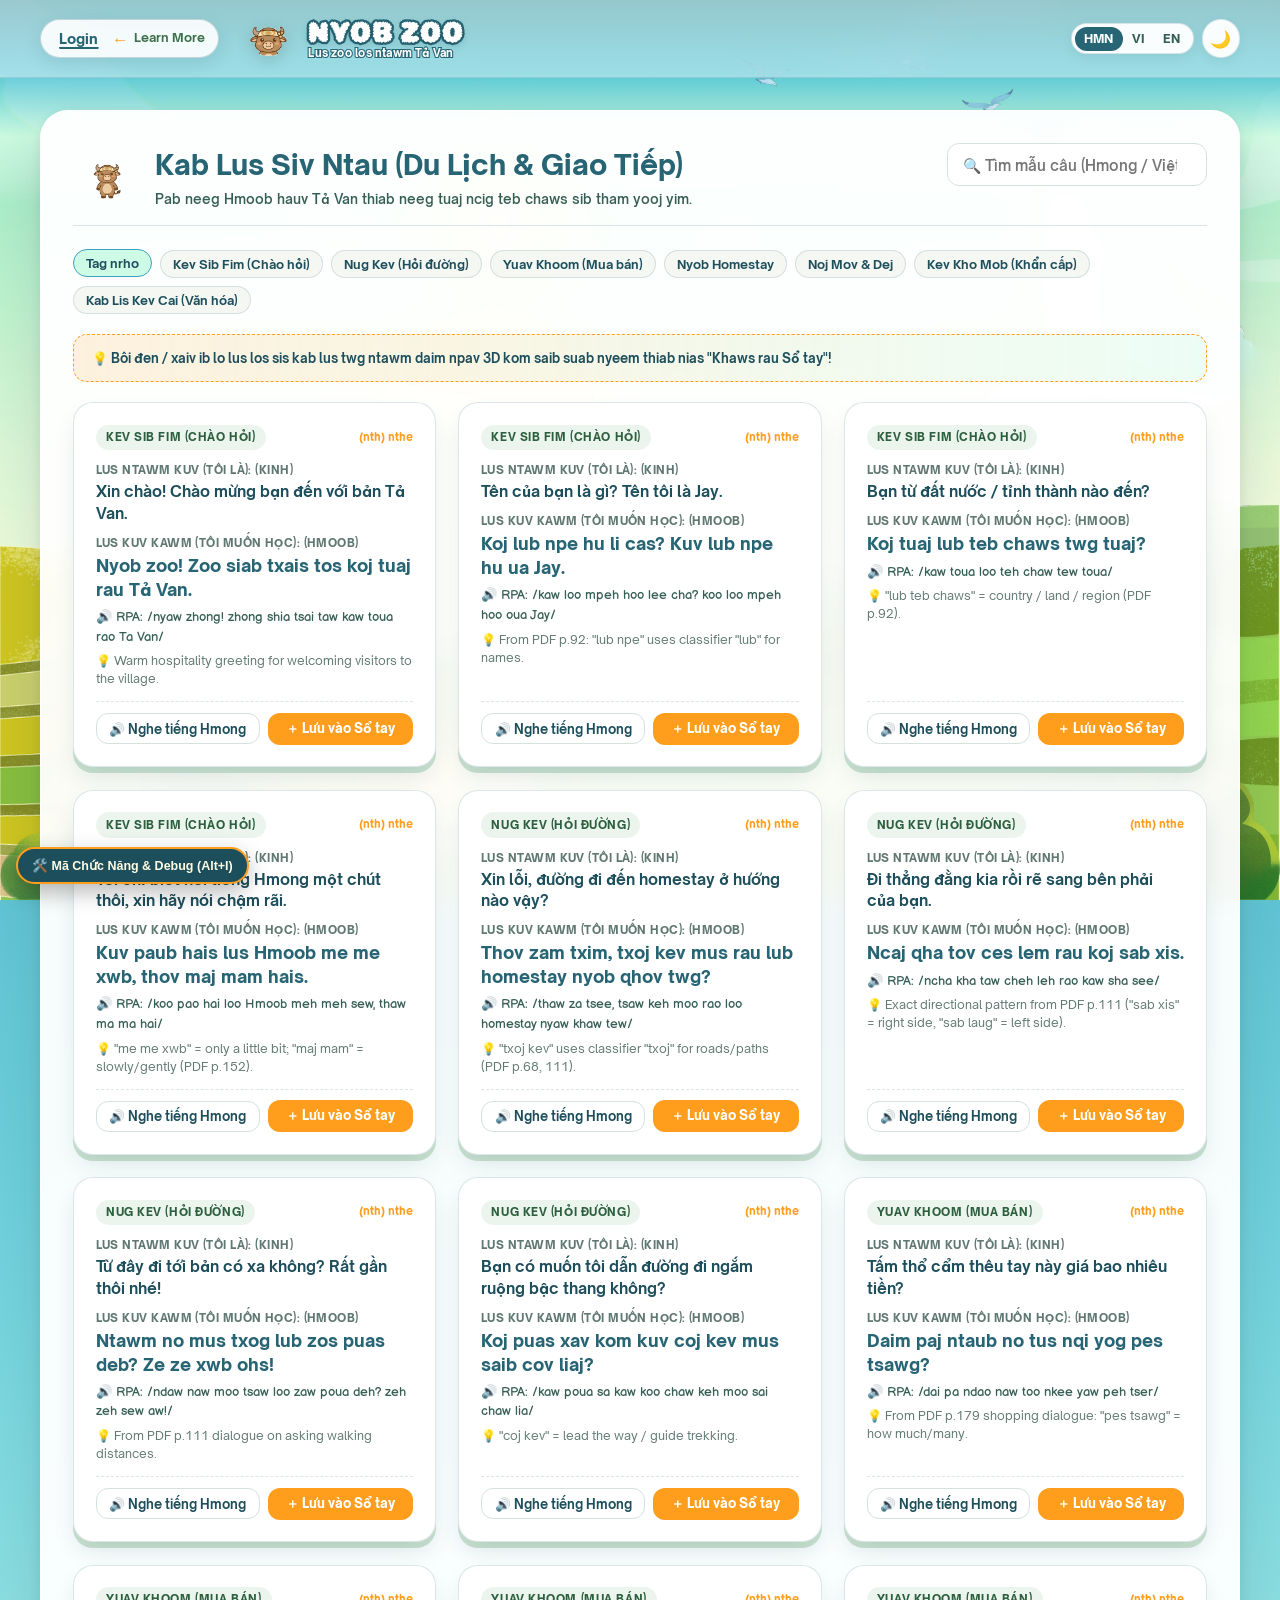
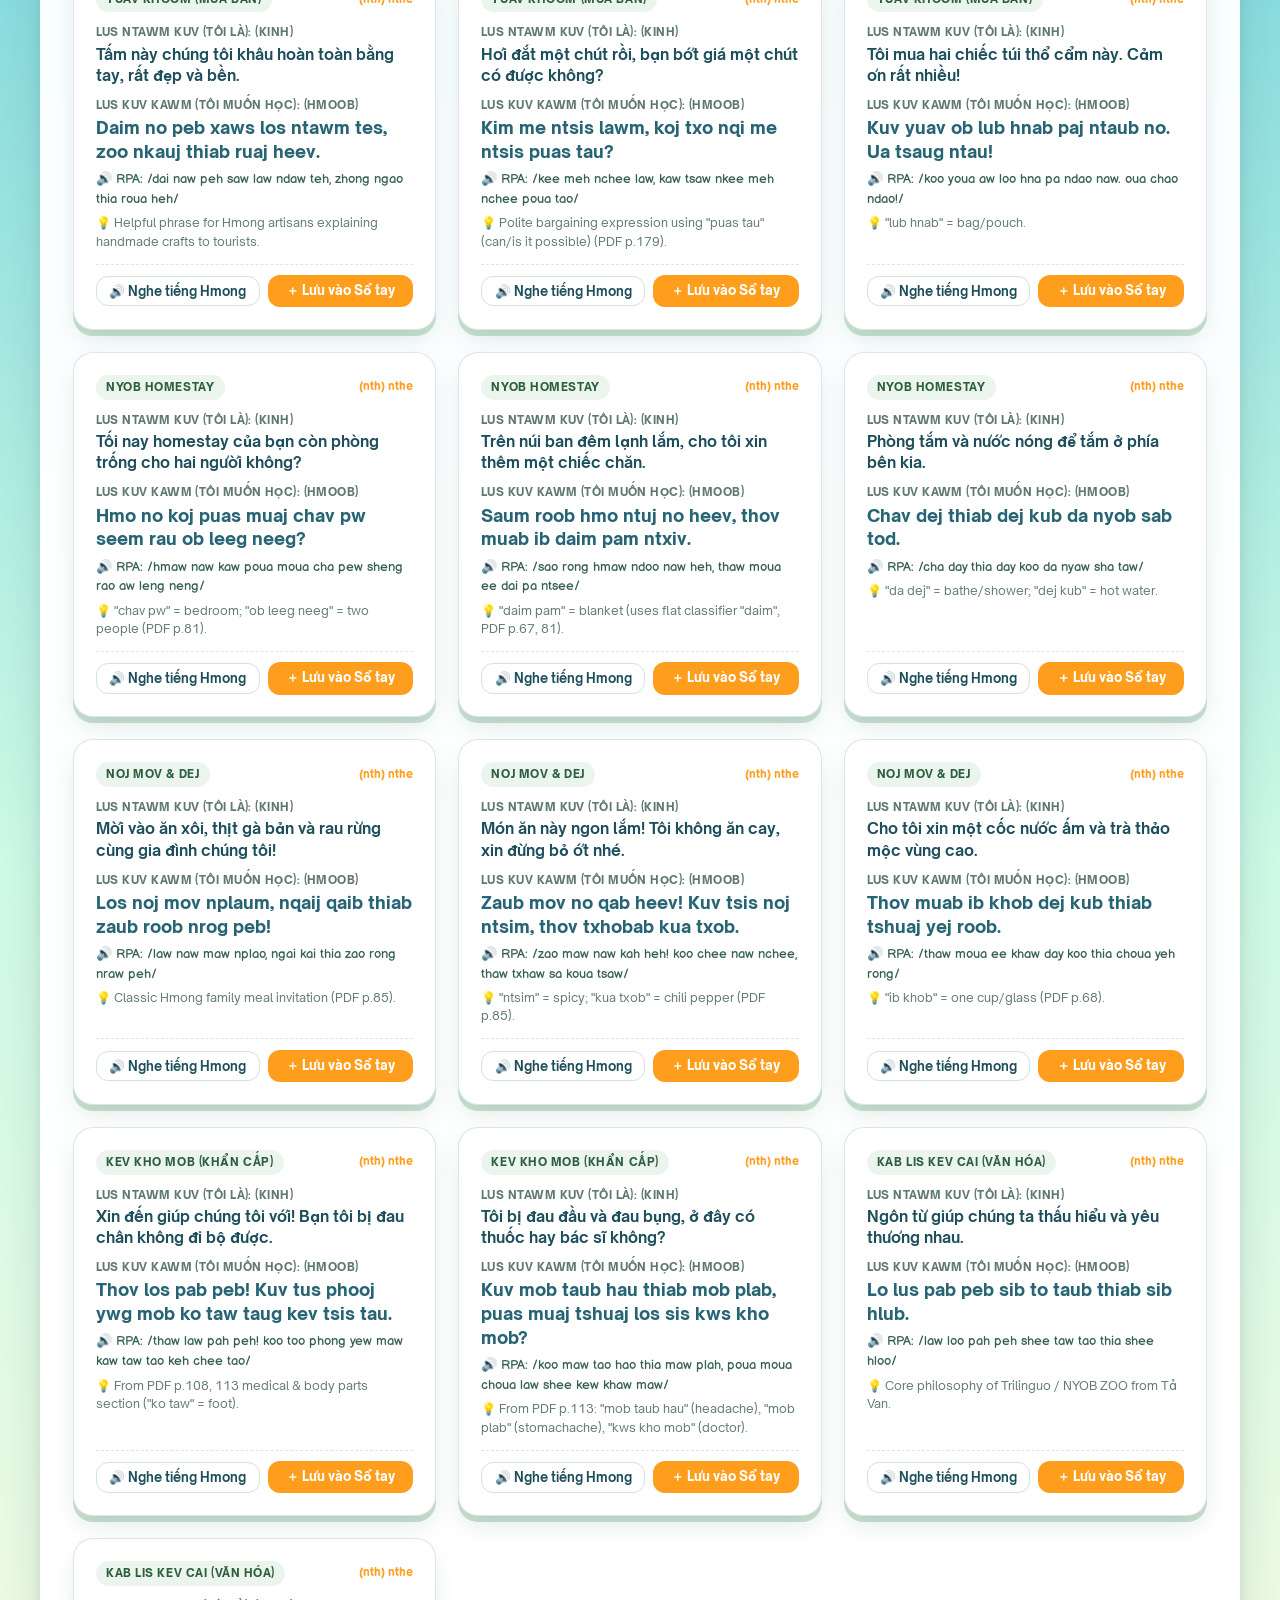
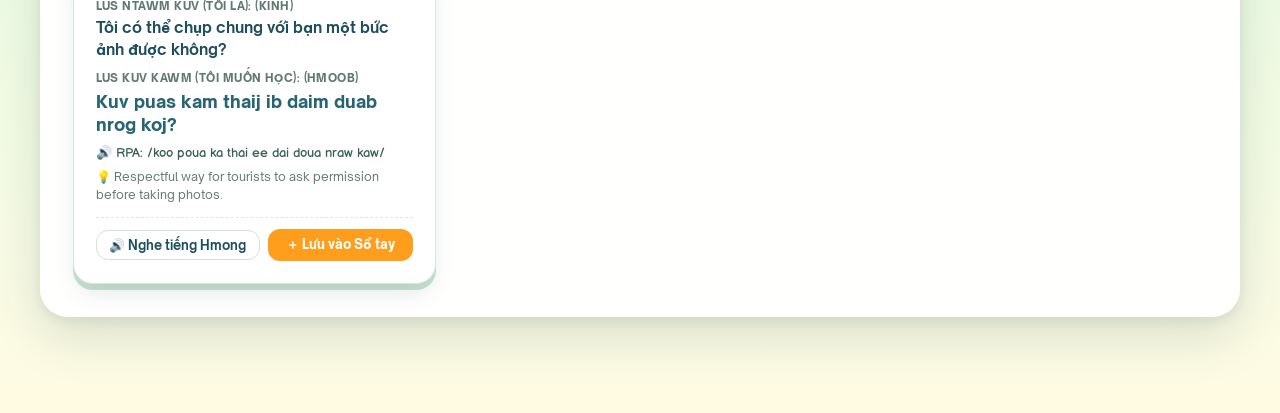
==== commit aa15e372: "chore: add Vercel cloud engine fallback, Vietnamese font fix, and hero UI updates" ====
--- a/frontend/phrase.html
+++ b/frontend/phrase.html
@@ -4,7 +4,10 @@
   <meta charset="UTF-8" />
   <meta name="viewport" content="width=device-width, initial-scale=1.0" />
   <title>Mẫu Câu Thông Dụng · NYOB ZOO Trilinguo</title>
-  <link rel="stylesheet" href="assets/css/style.css" />
+  <link rel="preconnect" href="https://fonts.googleapis.com" />
+  <link rel="preconnect" href="https://fonts.gstatic.com" crossorigin />
+  <link href="https://fonts.googleapis.com/css2?family=Be+Vietnam+Pro:ital,wght@0,400;0,500;0,600;0,700;0,800;0,900;1,400;1,700&family=Nunito:ital,wght@0,600;0,700;0,800;1,600&display=swap" rel="stylesheet" />
+  <link rel="stylesheet" href="assets/css/style.css?v=20261107_4" />
 </head>
 <body>
   <div class="app-wrapper">
@@ -117,10 +120,11 @@
     </main>
   </div>
 
-  <script src="assets/js/hmongData.js"></script>
-  <script src="assets/js/i18n.js"></script>
-  <script src="js/api.js"></script>
-  <script src="assets/js/supabaseClient.js"></script>
-  <script src="assets/js/app.js"></script>
+  <script src="assets/js/hmongData.js?v=20261107_4"></script>
+  <script src="assets/js/i18n.js?v=20261107_4"></script>
+  <script src="js/api.js?v=20261107_4"></script>
+  <script src="assets/js/supabaseClient.js?v=20261107_4"></script>
+  <script src="assets/js/app.js?v=20261107_4"></script>
+  <script src="js/devInspector.js?v=20261107_4"></script>
 </body>
 </html>
--- a/frontend/assets/css/style.css
+++ b/frontend/assets/css/style.css
@@ -13,6 +13,8 @@
    ========================================================================== */
 
 /* 1. FONT-FACE DECLARATIONS */
+@import url('https://fonts.googleapis.com/css2?family=Be+Vietnam+Pro:ital,wght@0,400;0,500;0,600;0,700;0,800;0,900;1,400;1,700&family=Nunito:ital,wght@0,600;0,700;0,800;1,600&display=swap');
+
 @font-face {
   font-family: 'Rubik Bubbles';
   src: url('../fonts/RubikBubbles-Regular.ttf') format('truetype'),
@@ -141,6 +143,12 @@
 
 /* 2. GLOBAL Z-INDEX HIERARCHY & PALETTE VARIABLES (FROM MÀU MỆT MỖI/màu.css) */
 :root {
+  /* TYPOGRAPHY STACKS:
+     - Hmong (hmn) & English (en): Keep original Open Sauce & Balsamiq Sans
+     - Vietnamese (vi): Switched via html[lang="vi"] to Be Vietnam Pro & Nunito */
+  --font-primary: 'Open Sauce', 'Be Vietnam Pro', -apple-system, BlinkMacSystemFont, 'Segoe UI', Roboto, sans-serif;
+  --font-rounded: 'Balsamiq Sans', 'Nunito', 'Be Vietnam Pro', 'Segoe UI', sans-serif;
+
   /* STRICT Z-INDEX LAYERING SYSTEM */
   --z-bg-base: 0;
   --z-bg-decor: 1;
@@ -259,8 +267,18 @@
   scroll-behavior: smooth;
 }
 
+/* VIETNAMESE DISPLAY MODE FONT OVERRIDE (html[lang="vi"])
+   Replaces Open Sauce / Balsamiq Sans with full-Unicode Vietnamese fonts
+   while keeping Hmong (hmn) and English (en) on their original fonts. */
+html[lang="vi"],
+html[data-display-lang="vi"],
+[lang="vi"] {
+  --font-primary: 'Be Vietnam Pro', 'Segoe UI', -apple-system, BlinkMacSystemFont, Roboto, Helvetica, Arial, sans-serif;
+  --font-rounded: 'Nunito', 'Be Vietnam Pro', 'Segoe UI', Roboto, sans-serif;
+}
+
 body {
-  font-family: 'Open Sauce', -apple-system, BlinkMacSystemFont, 'Segoe UI', Roboto, sans-serif;
+  font-family: var(--font-primary);
   font-size: clamp(0.92rem, 0.88rem + 0.2vw, 1rem);
   color: var(--text-primary);
   background: linear-gradient(180deg, var(--bg-sky-top) 0%, var(--bg-sky-mid) 36%, var(--bg-sky-low) 68%, var(--bg-sky-horizon) 100%);
@@ -585,7 +603,7 @@
 }
 
 .brand-logo__subtitle {
-  font-family: 'Open Sauce', sans-serif;
+  font-family: var(--font-primary);
   font-size: clamp(0.68rem, 0.85vw, 0.78rem);
   font-weight: 800;
   color: #ffffff;
@@ -790,11 +808,12 @@
 }
 
 .hero-kicker {
-  font-size: clamp(0.78rem, 1vw, 0.95rem);
-  font-weight: 800;
+  font-size: clamp(0.84rem, 1.08vw, 1.02rem);
+  font-weight: 900;
   letter-spacing: 0.2em;
   text-transform: uppercase;
-  color: var(--text-heading);
+  color: #ffffff;
+  text-shadow: 0 2px 8px rgba(15, 48, 57, 0.72), 0 1px 3px rgba(0, 0, 0, 0.55);
   margin-bottom: clamp(0.65rem, 1.2vw, 1rem);
   display: inline-block;
 }
@@ -807,13 +826,20 @@
 }
 
 .hero-headline {
-  font-family: 'Open Sauce', sans-serif;
+  font-family: var(--font-primary);
   font-size: clamp(2.25rem, 4.8vw, 4.6rem);
   font-weight: 800;
   line-height: 1.05;
   letter-spacing: -0.03em;
+  text-transform: none;
   color: var(--text-heading);
   margin-bottom: clamp(1rem, 2vw, 1.4rem);
+}
+
+html[lang="vi"] .hero-headline,
+html[data-display-lang="vi"] .hero-headline {
+  line-height: 1.18;
+  letter-spacing: -0.015em;
 }
 
 .hero-headline .accent-orange {
@@ -840,18 +866,18 @@
 }
 
 .hero-description {
-  font-size: clamp(0.95rem, 1.15vw, 1.08rem);
-  font-weight: 700;
+  font-size: clamp(0.98rem, 1.18vw, 1.12rem);
+  font-weight: 800;
   font-style: italic;
-  color: #1b3626;
+  color: #ffffff;
   max-width: 54ch;
-  line-height: 1.55;
-  text-shadow: 0 1px 0 rgba(255, 255, 255, 0.6);
+  line-height: 1.6;
+  text-shadow: 0 2px 10px rgba(15, 48, 57, 0.82), 0 1px 3px rgba(0, 0, 0, 0.7);
 }
 
 [data-theme="dark"] .hero-description {
-  color: var(--color-main-mint);
-  text-shadow: 0 1px 2px rgba(0, 0, 0, 0.6);
+  color: #ffffff;
+  text-shadow: 0 2px 10px rgba(0, 0, 0, 0.85), 0 1px 3px rgba(0, 0, 0, 0.75);
 }
 
 .hero-block-indicator {
@@ -1121,7 +1147,7 @@
 }
 
 .output-phonetics {
-  font-family: 'Balsamiq Sans', sans-serif;
+  font-family: var(--font-rounded);
   font-size: 0.86rem;
   color: var(--text-secondary);
   margin-bottom: 0.45rem;
@@ -1343,7 +1369,7 @@
 }
 
 .card-3d__pos {
-  font-family: 'Balsamiq Sans', sans-serif;
+  font-family: var(--font-rounded);
   font-size: 0.75rem;
   font-weight: 700;
   color: var(--color-main-orange);
@@ -1389,7 +1415,7 @@
 }
 
 .card-3d__phonetics {
-  font-family: 'Balsamiq Sans', sans-serif;
+  font-family: var(--font-rounded);
   font-size: 0.82rem;
   color: var(--text-secondary);
 }
@@ -1499,7 +1525,7 @@
 }
 
 .selection-popover__phonetic {
-  font-family: 'Balsamiq Sans', sans-serif;
+  font-family: var(--font-rounded);
   font-size: 0.8rem;
   padding: 0.16rem 0.52rem;
   border-radius: 999px;
